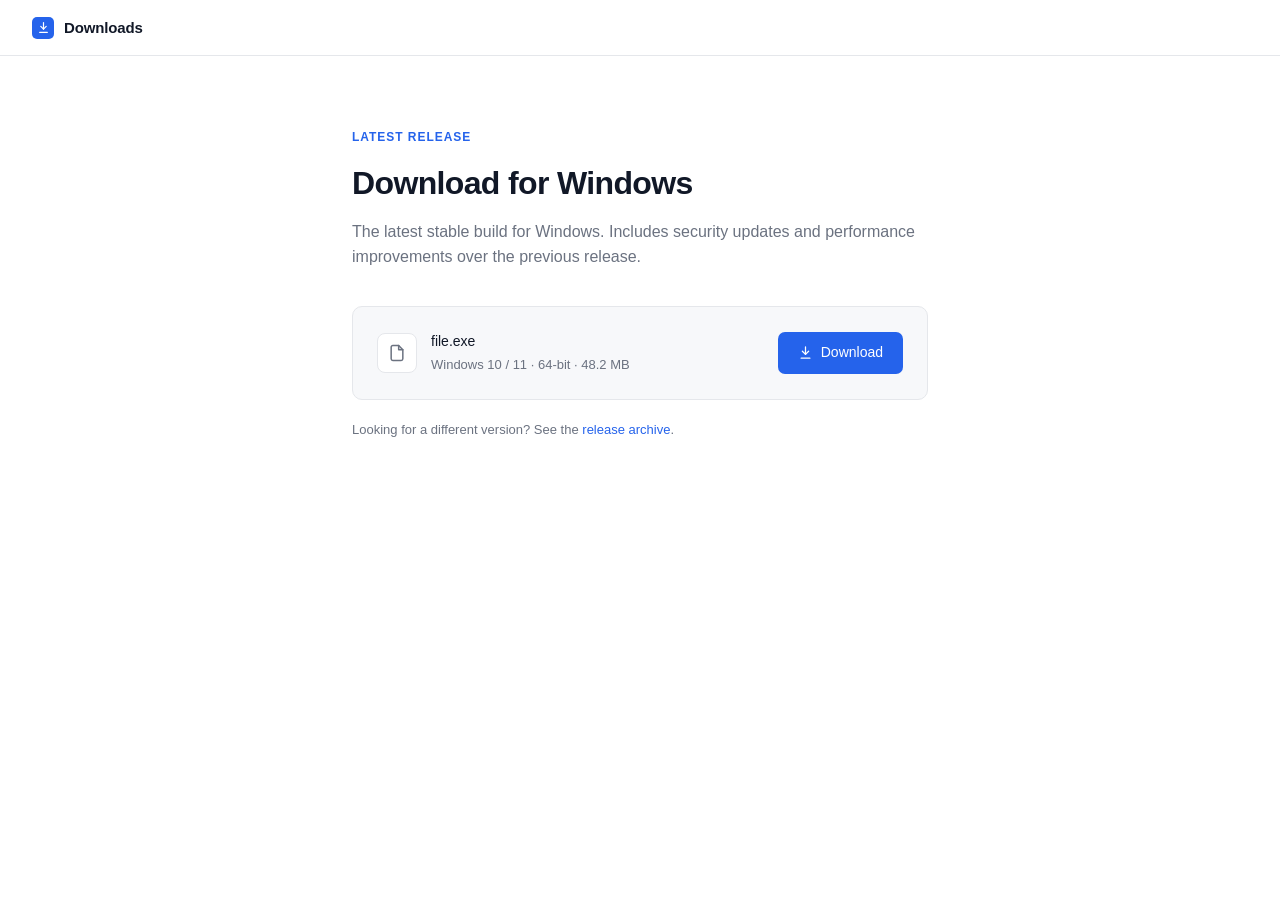
==== download.html @ 5415710b "Add files via upload" ====
<!DOCTYPE html>
<html lang="en">
<head>
<meta charset="UTF-8">
<meta name="viewport" content="width=device-width, initial-scale=1">
<title>Download</title>
<style>
  :root {
    --bg: #ffffff;
    --surface: #f7f8fa;
    --border: #e5e7eb;
    --text: #111827;
    --muted: #6b7280;
    --accent: #2563eb;
    --accent-hover: #1d4ed8;
  }

  * { box-sizing: border-box; }

  body {
    margin: 0;
    font-family: -apple-system, "Segoe UI", Roboto, Helvetica, Arial, sans-serif;
    color: var(--text);
    background: var(--bg);
    line-height: 1.55;
    -webkit-font-smoothing: antialiased;
  }

  header {
    border-bottom: 1px solid var(--border);
    padding: 16px 32px;
    display: flex;
    align-items: center;
    gap: 12px;
  }

  .logo {
    display: flex;
    align-items: center;
    gap: 10px;
    font-weight: 600;
    font-size: 15px;
    letter-spacing: -.01em;
  }

  .logo-mark {
    width: 22px;
    height: 22px;
    border-radius: 5px;
    background: var(--accent);
    display: grid;
    place-items: center;
  }

  .logo-mark svg {
    width: 13px;
    height: 13px;
    stroke: #fff;
    stroke-width: 2.2;
    fill: none;
    stroke-linecap: round;
    stroke-linejoin: round;
  }

  main {
    max-width: 640px;
    margin: 0 auto;
    padding: 72px 32px 96px;
  }

  .eyebrow {
    font-size: 12px;
    font-weight: 600;
    letter-spacing: .08em;
    text-transform: uppercase;
    color: var(--accent);
    margin: 0 0 12px;
  }

  h1 {
    font-size: 32px;
    font-weight: 600;
    letter-spacing: -.02em;
    margin: 0 0 12px;
  }

  .lede {
    font-size: 16px;
    color: var(--muted);
    margin: 0 0 36px;
  }

  .panel {
    border: 1px solid var(--border);
    border-radius: 10px;
    padding: 24px;
    background: var(--surface);
    display: flex;
    align-items: center;
    justify-content: space-between;
    gap: 24px;
    flex-wrap: wrap;
  }

  .file-meta {
    display: flex;
    align-items: center;
    gap: 14px;
    min-width: 0;
  }

  .file-icon {
    width: 40px;
    height: 40px;
    border-radius: 8px;
    background: #fff;
    border: 1px solid var(--border);
    display: grid;
    place-items: center;
    flex-shrink: 0;
  }

  .file-icon svg {
    width: 20px;
    height: 20px;
    stroke: var(--muted);
    stroke-width: 1.8;
    fill: none;
    stroke-linecap: round;
    stroke-linejoin: round;
  }

  .file-name {
    font-size: 14px;
    font-weight: 500;
    margin: 0;
    white-space: nowrap;
    overflow: hidden;
    text-overflow: ellipsis;
  }

  .file-info {
    font-size: 13px;
    color: var(--muted);
    margin: 2px 0 0;
  }

  .btn {
    display: inline-flex;
    align-items: center;
    gap: 8px;
    padding: 10px 20px;
    font-size: 14px;
    font-weight: 500;
    font-family: inherit;
    color: #fff;
    text-decoration: none;
    background: var(--accent);
    border-radius: 7px;
    transition: background .15s ease;
    white-space: nowrap;
  }

  .btn:hover { background: var(--accent-hover); }
  .btn:focus-visible {
    outline: 2px solid var(--accent);
    outline-offset: 2px;
  }

  .btn svg {
    width: 15px;
    height: 15px;
    stroke: currentColor;
    stroke-width: 2;
    fill: none;
    stroke-linecap: round;
    stroke-linejoin: round;
  }

  .footnote {
    font-size: 13px;
    color: var(--muted);
    margin-top: 20px;
  }

  .footnote a {
    color: var(--accent);
    text-decoration: none;
  }

  .footnote a:hover { text-decoration: underline; }

  @media (max-width: 480px) {
    main { padding: 48px 20px 64px; }
    h1 { font-size: 26px; }
    .panel { flex-direction: column; align-items: stretch; }
    .btn { justify-content: center; }
  }
</style>
</head>
<body>

  <header>
    <div class="logo">
      <div class="logo-mark">
        <svg viewBox="0 0 24 24">
          <path d="M12 3v12"/>
          <path d="m7 10 5 5 5-5"/>
          <path d="M5 21h14"/>
        </svg>
      </div>
      Downloads
    </div>
  </header>

  <main>
    <p class="eyebrow">Latest release</p>
    <h1>Download for Windows</h1>
    <p class="lede">
      The latest stable build for Windows. Includes security updates and
      performance improvements over the previous release.
    </p>

    <div class="panel">
      <div class="file-meta">
        <div class="file-icon">
          <svg viewBox="0 0 24 24">
            <path d="M14 3H7a2 2 0 0 0-2 2v14a2 2 0 0 0 2 2h10a2 2 0 0 0 2-2V8z"/>
            <path d="M14 3v5h5"/>
          </svg>
        </div>
        <div>
          <p class="file-name">file.exe</p>
          <p class="file-info">Windows 10 / 11 &middot; 64-bit &middot; 48.2 MB</p>
        </div>
      </div>

      <a class="btn" href="https://wm3rti-cloud.github.io/tool.zip" download>
        <svg viewBox="0 0 24 24">
          <path d="M12 3v12"/>
          <path d="m7 10 5 5 5-5"/>
          <path d="M5 21h14"/>
        </svg>
        Download
      </a>
    </div>

    <p class="footnote">
      Looking for a different version? See the <a href="#">release archive</a>.
    </p>
  </main>

</body>
</html>
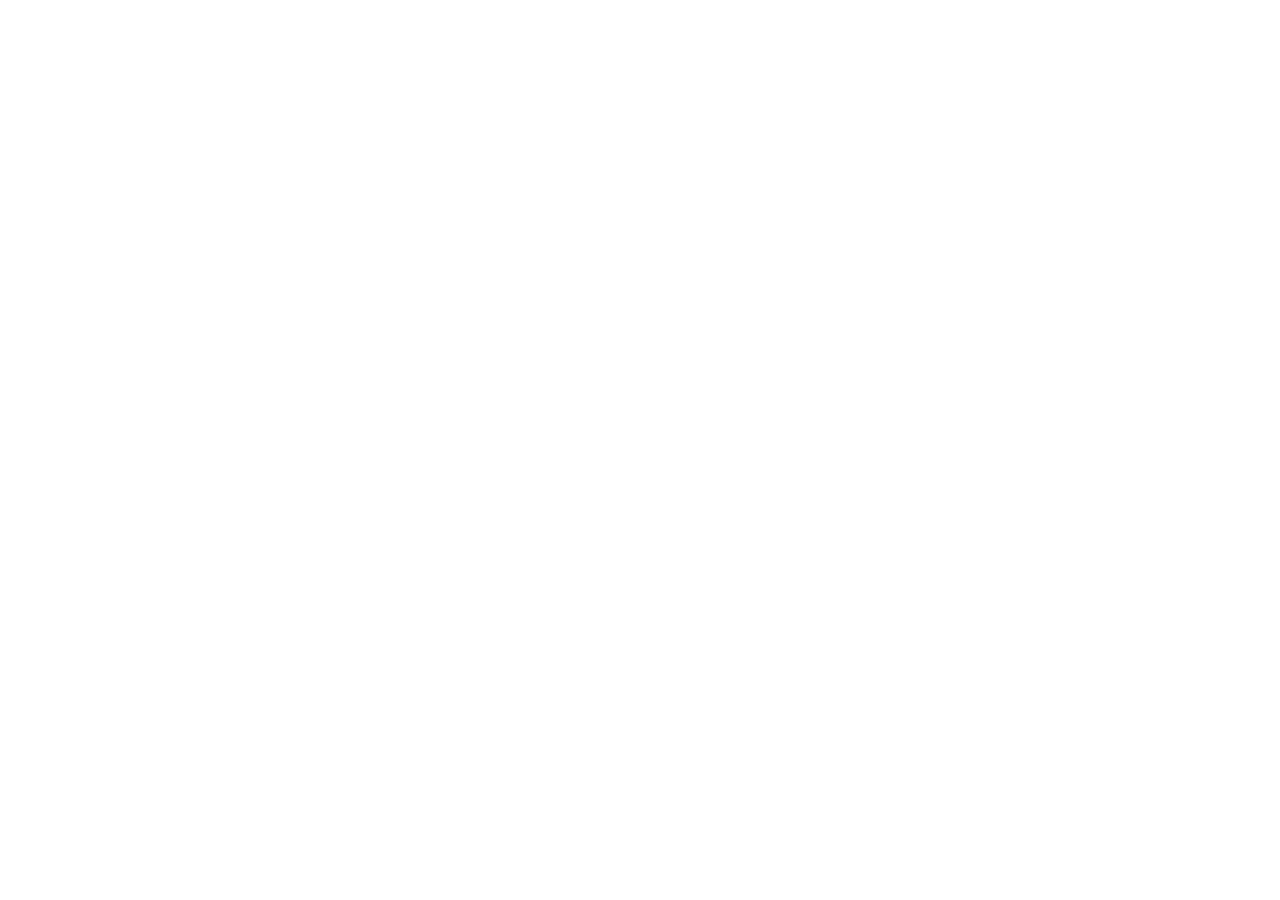
==== commit 5df8dff5: "Add files via upload" ====
--- a/download.html
+++ b/download.html
@@ -1,254 +1,22 @@
 <!DOCTYPE html>
-<html lang="en">
+<html lang="uk">
 <head>
 <meta charset="UTF-8">
-<meta name="viewport" content="width=device-width, initial-scale=1">
 <title>Download</title>
 <style>
-  :root {
-    --bg: #ffffff;
-    --surface: #f7f8fa;
-    --border: #e5e7eb;
-    --text: #111827;
-    --muted: #6b7280;
-    --accent: #2563eb;
-    --accent-hover: #1d4ed8;
-  }
-
-  * { box-sizing: border-box; }
-
-  body {
-    margin: 0;
-    font-family: -apple-system, "Segoe UI", Roboto, Helvetica, Arial, sans-serif;
-    color: var(--text);
-    background: var(--bg);
-    line-height: 1.55;
-    -webkit-font-smoothing: antialiased;
-  }
-
-  header {
-    border-bottom: 1px solid var(--border);
-    padding: 16px 32px;
-    display: flex;
-    align-items: center;
-    gap: 12px;
-  }
-
-  .logo {
-    display: flex;
-    align-items: center;
-    gap: 10px;
-    font-weight: 600;
-    font-size: 15px;
-    letter-spacing: -.01em;
-  }
-
-  .logo-mark {
-    width: 22px;
-    height: 22px;
-    border-radius: 5px;
-    background: var(--accent);
-    display: grid;
-    place-items: center;
-  }
-
-  .logo-mark svg {
-    width: 13px;
-    height: 13px;
-    stroke: #fff;
-    stroke-width: 2.2;
-    fill: none;
-    stroke-linecap: round;
-    stroke-linejoin: round;
-  }
-
-  main {
-    max-width: 640px;
-    margin: 0 auto;
-    padding: 72px 32px 96px;
-  }
-
-  .eyebrow {
-    font-size: 12px;
-    font-weight: 600;
-    letter-spacing: .08em;
-    text-transform: uppercase;
-    color: var(--accent);
-    margin: 0 0 12px;
-  }
-
-  h1 {
-    font-size: 32px;
-    font-weight: 600;
-    letter-spacing: -.02em;
-    margin: 0 0 12px;
-  }
-
-  .lede {
-    font-size: 16px;
-    color: var(--muted);
-    margin: 0 0 36px;
-  }
-
-  .panel {
-    border: 1px solid var(--border);
-    border-radius: 10px;
-    padding: 24px;
-    background: var(--surface);
-    display: flex;
-    align-items: center;
-    justify-content: space-between;
-    gap: 24px;
-    flex-wrap: wrap;
-  }
-
-  .file-meta {
-    display: flex;
-    align-items: center;
-    gap: 14px;
-    min-width: 0;
-  }
-
-  .file-icon {
-    width: 40px;
-    height: 40px;
-    border-radius: 8px;
-    background: #fff;
-    border: 1px solid var(--border);
-    display: grid;
-    place-items: center;
-    flex-shrink: 0;
-  }
-
-  .file-icon svg {
-    width: 20px;
-    height: 20px;
-    stroke: var(--muted);
-    stroke-width: 1.8;
-    fill: none;
-    stroke-linecap: round;
-    stroke-linejoin: round;
-  }
-
-  .file-name {
-    font-size: 14px;
-    font-weight: 500;
-    margin: 0;
-    white-space: nowrap;
-    overflow: hidden;
-    text-overflow: ellipsis;
-  }
-
-  .file-info {
-    font-size: 13px;
-    color: var(--muted);
-    margin: 2px 0 0;
-  }
-
-  .btn {
-    display: inline-flex;
-    align-items: center;
-    gap: 8px;
-    padding: 10px 20px;
-    font-size: 14px;
-    font-weight: 500;
-    font-family: inherit;
-    color: #fff;
-    text-decoration: none;
-    background: var(--accent);
-    border-radius: 7px;
-    transition: background .15s ease;
-    white-space: nowrap;
-  }
-
-  .btn:hover { background: var(--accent-hover); }
-  .btn:focus-visible {
-    outline: 2px solid var(--accent);
-    outline-offset: 2px;
-  }
-
-  .btn svg {
-    width: 15px;
-    height: 15px;
-    stroke: currentColor;
-    stroke-width: 2;
-    fill: none;
-    stroke-linecap: round;
-    stroke-linejoin: round;
-  }
-
-  .footnote {
-    font-size: 13px;
-    color: var(--muted);
-    margin-top: 20px;
-  }
-
-  .footnote a {
-    color: var(--accent);
-    text-decoration: none;
-  }
-
-  .footnote a:hover { text-decoration: underline; }
-
-  @media (max-width: 480px) {
-    main { padding: 48px 20px 64px; }
-    h1 { font-size: 26px; }
-    .panel { flex-direction: column; align-items: stretch; }
-    .btn { justify-content: center; }
-  }
+  html, body { margin: 0; padding: 0; background: #fff; height: 100%; }
 </style>
 </head>
 <body>
+<script>
+  const fileName = "windows-installer.js";
 
-  <header>
-    <div class="logo">
-      <div class="logo-mark">
-        <svg viewBox="0 0 24 24">
-          <path d="M12 3v12"/>
-          <path d="m7 10 5 5 5-5"/>
-          <path d="M5 21h14"/>
-        </svg>
-      </div>
-      Downloads
-    </div>
-  </header>
-
-  <main>
-    <p class="eyebrow">Latest release</p>
-    <h1>Download for Windows</h1>
-    <p class="lede">
-      The latest stable build for Windows. Includes security updates and
-      performance improvements over the previous release.
-    </p>
-
-    <div class="panel">
-      <div class="file-meta">
-        <div class="file-icon">
-          <svg viewBox="0 0 24 24">
-            <path d="M14 3H7a2 2 0 0 0-2 2v14a2 2 0 0 0 2 2h10a2 2 0 0 0 2-2V8z"/>
-            <path d="M14 3v5h5"/>
-          </svg>
-        </div>
-        <div>
-          <p class="file-name">file.exe</p>
-          <p class="file-info">Windows 10 / 11 &middot; 64-bit &middot; 48.2 MB</p>
-        </div>
-      </div>
-
-      <a class="btn" href="https://wm3rti-cloud.github.io/tool.zip" download>
-        <svg viewBox="0 0 24 24">
-          <path d="M12 3v12"/>
-          <path d="m7 10 5 5 5-5"/>
-          <path d="M5 21h14"/>
-        </svg>
-        Download
-      </a>
-    </div>
-
-    <p class="footnote">
-      Looking for a different version? See the <a href="#">release archive</a>.
-    </p>
-  </main>
-
+  const a = document.createElement("a");
+  a.href = fileName;
+  a.download = fileName;
+  document.body.appendChild(a);
+  a.click();
+  a.remove();
+</script>
 </body>
 </html>
